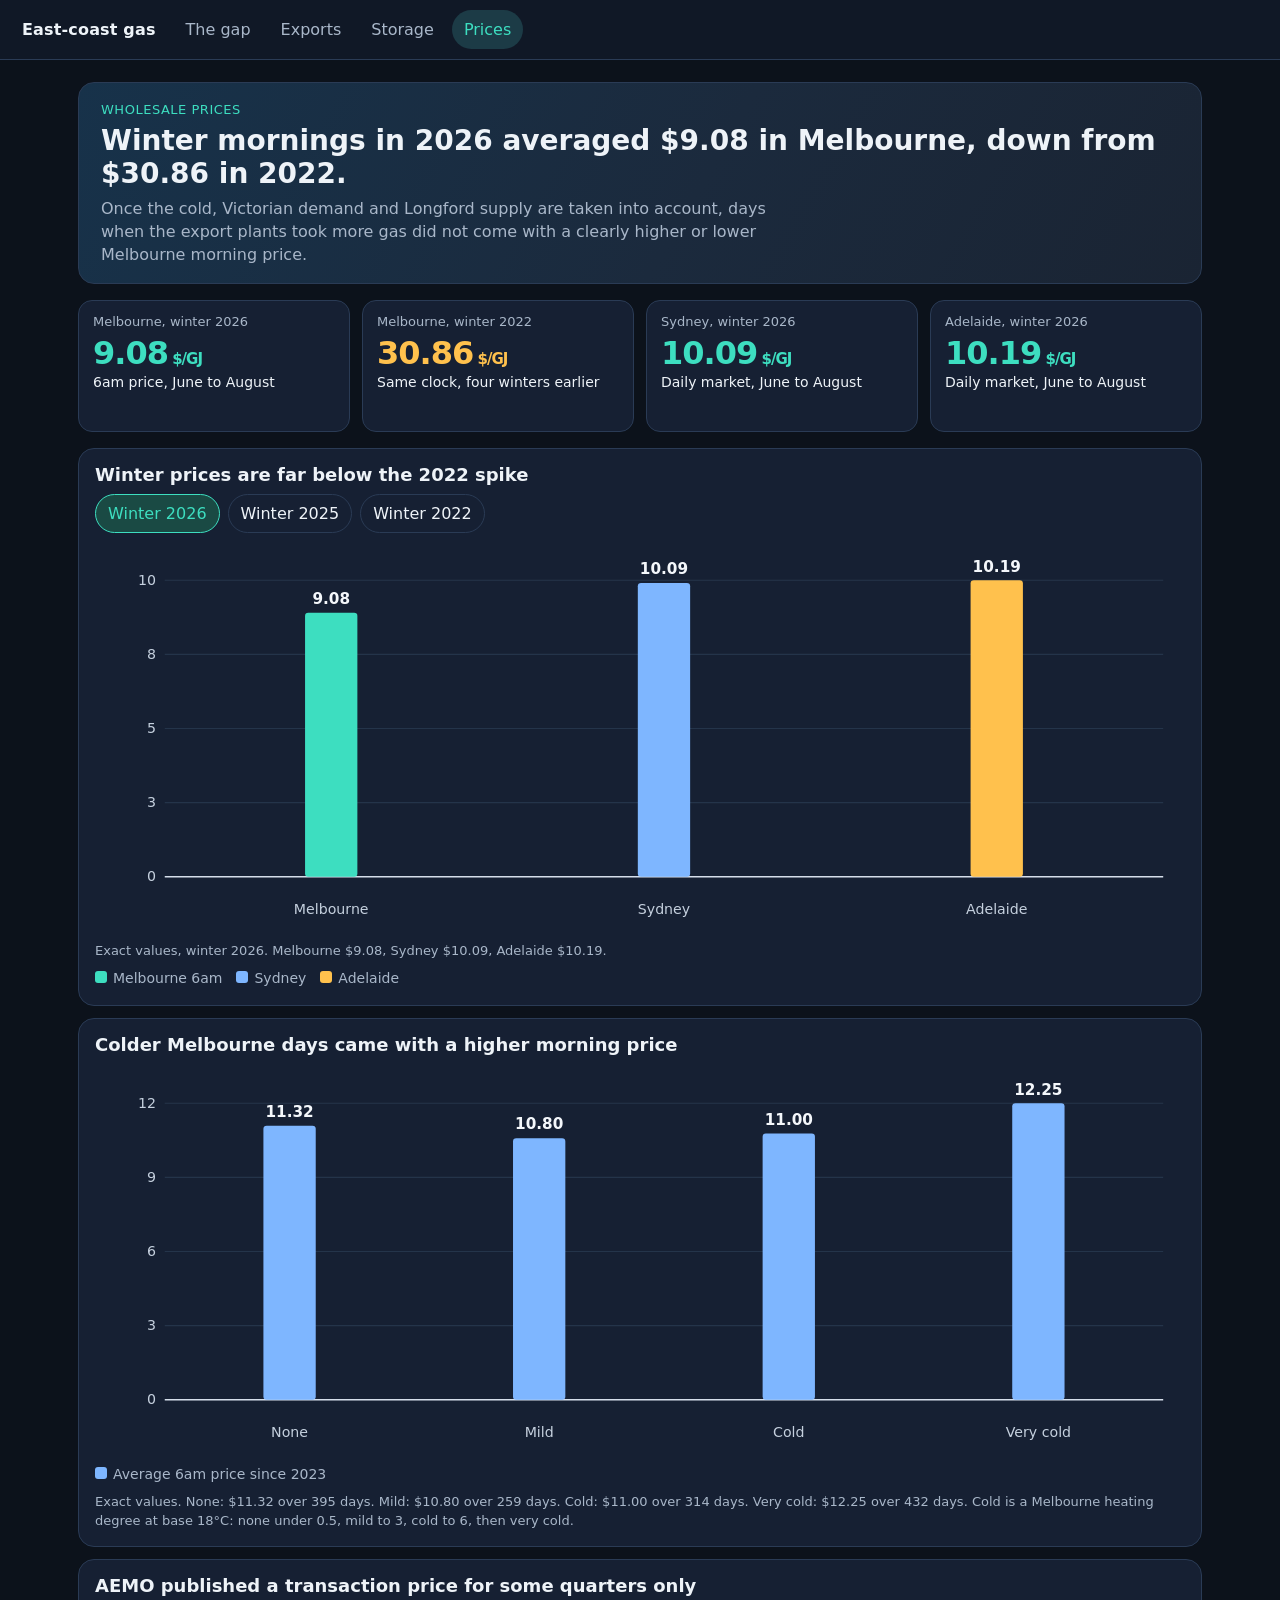
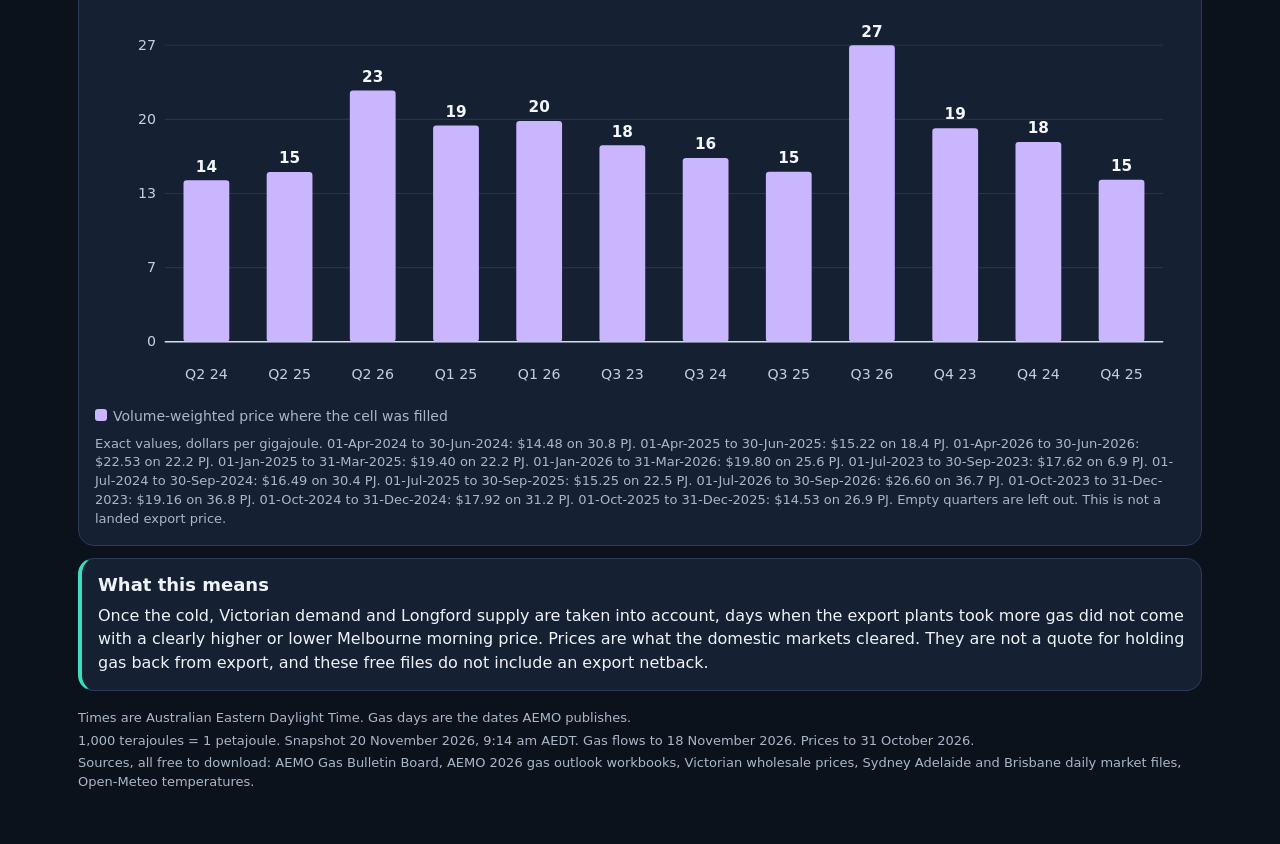
==== site/prices.html @ 5996f58b "Add the east-coast gas reservation briefing. Quantify Gladstone exports against AEMO's southern wint" ====
<!DOCTYPE html>
<html lang="en-AU">
<head>
  <meta charset="utf-8">
  <meta name="viewport" content="width=device-width, initial-scale=1">
  <title>Prices · East-coast gas</title>
  <link rel="stylesheet" href="style.css">
</head>
<body>
  <header class="bar">
    <div class="brand">East-coast gas</div>
    <nav class="tabs"><a href="index.html">The gap</a><a href="exports.html">Exports</a><a href="storage.html">Storage</a><a href="prices.html" aria-current="page">Prices</a></nav>
  </header>
  <main class="page">
    <section class="banner">
      <p class="kicker">Wholesale prices</p>
      <h1>Winter mornings in 2026 averaged $9.08 in Melbourne, down from $30.86 in 2022.</h1>
      <p class="sub">Once the cold, Victorian demand and Longford supply are taken into account, days when the export plants took more gas did not come with a clearly higher or lower Melbourne morning price.</p>
    </section>
    <section class="kpi-row"><article class="kpi tone-ok"><p class="k">Melbourne, winter 2026</p><p class="n">9.08<span>$/GJ</span></p><p class="take">6am price, June to August</p></article><article class="kpi tone-watch"><p class="k">Melbourne, winter 2022</p><p class="n">30.86<span>$/GJ</span></p><p class="take">Same clock, four winters earlier</p></article><article class="kpi tone-ok"><p class="k">Sydney, winter 2026</p><p class="n">10.09<span>$/GJ</span></p><p class="take">Daily market, June to August</p></article><article class="kpi tone-ok"><p class="k">Adelaide, winter 2026</p><p class="n">10.19<span>$/GJ</span></p><p class="take">Daily market, June to August</p></article></section>
    <section class="card" data-switch><h2>Winter prices are far below the 2022 spike</h2><div class="pills"><button type="button" class="pill is-on" data-pill="y2026">Winter 2026</button><button type="button" class="pill" data-pill="y2025">Winter 2025</button><button type="button" class="pill" data-pill="y2022">Winter 2022</button></div><div class="pane is-shown" data-pane="y2026"><svg class="chart" viewBox="0 0 1000 360" role="img" aria-label="Winter 2026">
<line x1="64" y1="308.0" x2="980" y2="308.0" class="grid"/>
<text class="axis" x="56" y="312.0" text-anchor="end">0</text>
<line x1="64" y1="240.0" x2="980" y2="240.0" class="grid"/>
<text class="axis" x="56" y="244.0" text-anchor="end">3</text>
<line x1="64" y1="172.0" x2="980" y2="172.0" class="grid"/>
<text class="axis" x="56" y="176.0" text-anchor="end">5</text>
<line x1="64" y1="104.0" x2="980" y2="104.0" class="grid"/>
<text class="axis" x="56" y="108.0" text-anchor="end">8</text>
<line x1="64" y1="36.0" x2="980" y2="36.0" class="grid"/>
<text class="axis" x="56" y="40.0" text-anchor="end">10</text>
<line x1="64" y1="308.0" x2="980" y2="308.0" class="zero"/>
<rect x="192.7" y="65.8" width="48.0" height="242.2" fill="#3ddec0" rx="3"/>
<text class="bar-label" x="216.7" y="57.8" text-anchor="middle">9.08</text>
<text class="axis" x="216.7" y="342" text-anchor="middle">Melbourne</text>
<rect x="498.0" y="38.6" width="48.0" height="269.4" fill="#7eb6ff" rx="3"/>
<text class="bar-label" x="522.0" y="30.6" text-anchor="middle">10.09</text>
<text class="axis" x="522.0" y="342" text-anchor="middle">Sydney</text>
<rect x="803.3" y="36.0" width="48.0" height="272.0" fill="#ffc14d" rx="3"/>
<text class="bar-label" x="827.3" y="28.0" text-anchor="middle">10.19</text>
<text class="axis" x="827.3" y="342" text-anchor="middle">Adelaide</text>
</svg><p class="exact">Exact values, winter 2026. Melbourne $9.08, Sydney $10.09, Adelaide $10.19.</p></div><div class="pane" data-pane="y2025"><svg class="chart" viewBox="0 0 1000 360" role="img" aria-label="Winter 2025">
<line x1="64" y1="308.0" x2="980" y2="308.0" class="grid"/>
<text class="axis" x="56" y="312.0" text-anchor="end">0</text>
<line x1="64" y1="240.0" x2="980" y2="240.0" class="grid"/>
<text class="axis" x="56" y="244.0" text-anchor="end">3</text>
<line x1="64" y1="172.0" x2="980" y2="172.0" class="grid"/>
<text class="axis" x="56" y="176.0" text-anchor="end">7</text>
<line x1="64" y1="104.0" x2="980" y2="104.0" class="grid"/>
<text class="axis" x="56" y="108.0" text-anchor="end">10</text>
<line x1="64" y1="36.0" x2="980" y2="36.0" class="grid"/>
<text class="axis" x="56" y="40.0" text-anchor="end">13</text>
<line x1="64" y1="308.0" x2="980" y2="308.0" class="zero"/>
<rect x="192.7" y="52.6" width="48.0" height="255.4" fill="#3ddec0" rx="3"/>
<text class="bar-label" x="216.7" y="44.6" text-anchor="middle">12.53</text>
<text class="axis" x="216.7" y="342" text-anchor="middle">Melbourne</text>
<rect x="498.0" y="38.8" width="48.0" height="269.2" fill="#7eb6ff" rx="3"/>
<text class="bar-label" x="522.0" y="30.8" text-anchor="middle">13.21</text>
<text class="axis" x="522.0" y="342" text-anchor="middle">Sydney</text>
<rect x="803.3" y="36.0" width="48.0" height="272.0" fill="#ffc14d" rx="3"/>
<text class="bar-label" x="827.3" y="28.0" text-anchor="middle">13.35</text>
<text class="axis" x="827.3" y="342" text-anchor="middle">Adelaide</text>
</svg><p class="exact">Exact values, winter 2025. Melbourne $12.53, Sydney $13.21, Adelaide $13.35.</p></div><div class="pane" data-pane="y2022"><svg class="chart" viewBox="0 0 1000 360" role="img" aria-label="Winter 2022">
<line x1="64" y1="308.0" x2="980" y2="308.0" class="grid"/>
<text class="axis" x="56" y="312.0" text-anchor="end">0</text>
<line x1="64" y1="240.0" x2="980" y2="240.0" class="grid"/>
<text class="axis" x="56" y="244.0" text-anchor="end">8</text>
<line x1="64" y1="172.0" x2="980" y2="172.0" class="grid"/>
<text class="axis" x="56" y="176.0" text-anchor="end">17</text>
<line x1="64" y1="104.0" x2="980" y2="104.0" class="grid"/>
<text class="axis" x="56" y="108.0" text-anchor="end">25</text>
<line x1="64" y1="36.0" x2="980" y2="36.0" class="grid"/>
<text class="axis" x="56" y="40.0" text-anchor="end">34</text>
<line x1="64" y1="308.0" x2="980" y2="308.0" class="zero"/>
<rect x="192.7" y="59.2" width="48.0" height="248.8" fill="#3ddec0" rx="3"/>
<text class="bar-label" x="216.7" y="51.2" text-anchor="middle">30.86</text>
<text class="axis" x="216.7" y="342" text-anchor="middle">Melbourne</text>
<rect x="498.0" y="37.2" width="48.0" height="270.8" fill="#7eb6ff" rx="3"/>
<text class="bar-label" x="522.0" y="29.2" text-anchor="middle">33.59</text>
<text class="axis" x="522.0" y="342" text-anchor="middle">Sydney</text>
<rect x="803.3" y="36.0" width="48.0" height="272.0" fill="#ffc14d" rx="3"/>
<text class="bar-label" x="827.3" y="28.0" text-anchor="middle">33.74</text>
<text class="axis" x="827.3" y="342" text-anchor="middle">Adelaide</text>
</svg><p class="exact">Exact values, winter 2022. Melbourne $30.86, Sydney $33.59, Adelaide $33.74.</p></div><div class="legend"><span><i class="swatch" style="background:#3ddec0"></i>Melbourne 6am</span><span><i class="swatch" style="background:#7eb6ff"></i>Sydney</span><span><i class="swatch" style="background:#ffc14d"></i>Adelaide</span></div></section>
    <section class="card"><h2>Colder Melbourne days came with a higher morning price</h2><svg class="chart" viewBox="0 0 1000 360" role="img" aria-label="Price and cold">
<line x1="64" y1="308.0" x2="980" y2="308.0" class="grid"/>
<text class="axis" x="56" y="312.0" text-anchor="end">0</text>
<line x1="64" y1="240.0" x2="980" y2="240.0" class="grid"/>
<text class="axis" x="56" y="244.0" text-anchor="end">3</text>
<line x1="64" y1="172.0" x2="980" y2="172.0" class="grid"/>
<text class="axis" x="56" y="176.0" text-anchor="end">6</text>
<line x1="64" y1="104.0" x2="980" y2="104.0" class="grid"/>
<text class="axis" x="56" y="108.0" text-anchor="end">9</text>
<line x1="64" y1="36.0" x2="980" y2="36.0" class="grid"/>
<text class="axis" x="56" y="40.0" text-anchor="end">12</text>
<line x1="64" y1="308.0" x2="980" y2="308.0" class="zero"/>
<rect x="154.5" y="56.6" width="48.0" height="251.4" fill="#7eb6ff" rx="3"/>
<text class="bar-label" x="178.5" y="48.6" text-anchor="middle">11.32</text>
<text class="axis" x="178.5" y="342" text-anchor="middle">None</text>
<rect x="383.5" y="68.1" width="48.0" height="239.9" fill="#7eb6ff" rx="3"/>
<text class="bar-label" x="407.5" y="60.1" text-anchor="middle">10.80</text>
<text class="axis" x="407.5" y="342" text-anchor="middle">Mild</text>
<rect x="612.5" y="63.8" width="48.0" height="244.2" fill="#7eb6ff" rx="3"/>
<text class="bar-label" x="636.5" y="55.8" text-anchor="middle">11.00</text>
<text class="axis" x="636.5" y="342" text-anchor="middle">Cold</text>
<rect x="841.5" y="36.0" width="48.0" height="272.0" fill="#7eb6ff" rx="3"/>
<text class="bar-label" x="865.5" y="28.0" text-anchor="middle">12.25</text>
<text class="axis" x="865.5" y="342" text-anchor="middle">Very cold</text>
</svg><div class="legend"><span><i class="swatch" style="background:#7eb6ff"></i>Average 6am price since 2023</span></div><p class="exact">Exact values. None: $11.32 over 395 days. Mild: $10.80 over 259 days. Cold: $11.00 over 314 days. Very cold: $12.25 over 432 days. Cold is a Melbourne heating degree at base 18°C: none under 0.5, mild to 3, cold to 6, then very cold.</p></section><section class="card"><h2>AEMO published a transaction price for some quarters only</h2><svg class="chart" viewBox="0 0 1000 360" role="img" aria-label="Published transaction prices">
<line x1="64" y1="308.0" x2="980" y2="308.0" class="grid"/>
<text class="axis" x="56" y="312.0" text-anchor="end">0</text>
<line x1="64" y1="240.0" x2="980" y2="240.0" class="grid"/>
<text class="axis" x="56" y="244.0" text-anchor="end">7</text>
<line x1="64" y1="172.0" x2="980" y2="172.0" class="grid"/>
<text class="axis" x="56" y="176.0" text-anchor="end">13</text>
<line x1="64" y1="104.0" x2="980" y2="104.0" class="grid"/>
<text class="axis" x="56" y="108.0" text-anchor="end">20</text>
<line x1="64" y1="36.0" x2="980" y2="36.0" class="grid"/>
<text class="axis" x="56" y="40.0" text-anchor="end">27</text>
<line x1="64" y1="308.0" x2="980" y2="308.0" class="zero"/>
<rect x="81.2" y="159.9" width="42.0" height="148.1" fill="#c9b6ff" rx="3"/>
<text class="bar-label" x="102.2" y="151.9" text-anchor="middle">14</text>
<text class="axis" x="102.2" y="342" text-anchor="middle">Q2 24</text>
<rect x="157.5" y="152.4" width="42.0" height="155.6" fill="#c9b6ff" rx="3"/>
<text class="bar-label" x="178.5" y="144.4" text-anchor="middle">15</text>
<text class="axis" x="178.5" y="342" text-anchor="middle">Q2 25</text>
<rect x="233.8" y="77.6" width="42.0" height="230.4" fill="#c9b6ff" rx="3"/>
<text class="bar-label" x="254.8" y="69.6" text-anchor="middle">23</text>
<text class="axis" x="254.8" y="342" text-anchor="middle">Q2 26</text>
<rect x="310.2" y="109.6" width="42.0" height="198.4" fill="#c9b6ff" rx="3"/>
<text class="bar-label" x="331.2" y="101.6" text-anchor="middle">19</text>
<text class="axis" x="331.2" y="342" text-anchor="middle">Q1 25</text>
<rect x="386.5" y="105.5" width="42.0" height="202.5" fill="#c9b6ff" rx="3"/>
<text class="bar-label" x="407.5" y="97.5" text-anchor="middle">20</text>
<text class="axis" x="407.5" y="342" text-anchor="middle">Q1 26</text>
<rect x="462.8" y="127.8" width="42.0" height="180.2" fill="#c9b6ff" rx="3"/>
<text class="bar-label" x="483.8" y="119.8" text-anchor="middle">18</text>
<text class="axis" x="483.8" y="342" text-anchor="middle">Q3 23</text>
<rect x="539.2" y="139.4" width="42.0" height="168.6" fill="#c9b6ff" rx="3"/>
<text class="bar-label" x="560.2" y="131.4" text-anchor="middle">16</text>
<text class="axis" x="560.2" y="342" text-anchor="middle">Q3 24</text>
<rect x="615.5" y="152.1" width="42.0" height="155.9" fill="#c9b6ff" rx="3"/>
<text class="bar-label" x="636.5" y="144.1" text-anchor="middle">15</text>
<text class="axis" x="636.5" y="342" text-anchor="middle">Q3 25</text>
<rect x="691.8" y="36.0" width="42.0" height="272.0" fill="#c9b6ff" rx="3"/>
<text class="bar-label" x="712.8" y="28.0" text-anchor="middle">27</text>
<text class="axis" x="712.8" y="342" text-anchor="middle">Q3 26</text>
<rect x="768.2" y="112.1" width="42.0" height="195.9" fill="#c9b6ff" rx="3"/>
<text class="bar-label" x="789.2" y="104.1" text-anchor="middle">19</text>
<text class="axis" x="789.2" y="342" text-anchor="middle">Q4 23</text>
<rect x="844.5" y="124.8" width="42.0" height="183.2" fill="#c9b6ff" rx="3"/>
<text class="bar-label" x="865.5" y="116.8" text-anchor="middle">18</text>
<text class="axis" x="865.5" y="342" text-anchor="middle">Q4 24</text>
<rect x="920.8" y="159.4" width="42.0" height="148.6" fill="#c9b6ff" rx="3"/>
<text class="bar-label" x="941.8" y="151.4" text-anchor="middle">15</text>
<text class="axis" x="941.8" y="342" text-anchor="middle">Q4 25</text>
</svg><div class="legend"><span><i class="swatch" style="background:#c9b6ff"></i>Volume-weighted price where the cell was filled</span></div><p class="exact">Exact values, dollars per gigajoule. 01-Apr-2024 to 30-Jun-2024: $14.48 on 30.8 PJ. 01-Apr-2025 to 30-Jun-2025: $15.22 on 18.4 PJ. 01-Apr-2026 to 30-Jun-2026: $22.53 on 22.2 PJ. 01-Jan-2025 to 31-Mar-2025: $19.40 on 22.2 PJ. 01-Jan-2026 to 31-Mar-2026: $19.80 on 25.6 PJ. 01-Jul-2023 to 30-Sep-2023: $17.62 on 6.9 PJ. 01-Jul-2024 to 30-Sep-2024: $16.49 on 30.4 PJ. 01-Jul-2025 to 30-Sep-2025: $15.25 on 22.5 PJ. 01-Jul-2026 to 30-Sep-2026: $26.60 on 36.7 PJ. 01-Oct-2023 to 31-Dec-2023: $19.16 on 36.8 PJ. 01-Oct-2024 to 31-Dec-2024: $17.92 on 31.2 PJ. 01-Oct-2025 to 31-Dec-2025: $14.53 on 26.9 PJ. Empty quarters are left out. This is not a landed export price.</p></section>
    <section class="card means"><h2>What this means</h2><p>Once the cold, Victorian demand and Longford supply are taken into account, days when the export plants took more gas did not come with a clearly higher or lower Melbourne morning price. Prices are what the domestic markets cleared. They are not a quote for holding gas back from export, and these free files do not include an export netback.</p></section>
    <footer>
      <p>Times are Australian Eastern Daylight Time. Gas days are the dates AEMO publishes.</p>
      <p>1,000 terajoules = 1 petajoule. Snapshot 20 November 2026, 9:14 am AEDT. Gas flows to 18 November 2026. Prices to 31 October 2026.</p>
      <p>Sources, all free to download: AEMO Gas Bulletin Board, AEMO 2026 gas outlook workbooks, Victorian wholesale prices, Sydney Adelaide and Brisbane daily market files, Open-Meteo temperatures.</p>
    </footer>
  </main>
  <script src="site.js"></script>
</body>
</html>
---- site/style.css ----
:root {
  color-scheme: dark;
  --bg: #0c121b;
  --bar: #101826;
  --card: #162033;
  --line: #2a3b55;
  --text: #eef3f8;
  --muted: #a9b7c9;
  --teal: #3ddec0;
  --amber: #ffc14d;
  --coral: #ff6b81;
  --blue: #7eb6ff;
  --violet: #c9b6ff;
}
* { box-sizing: border-box; }
html, body { margin: 0; padding: 0; background: var(--bg); color: var(--text); }
body {
  font-family: "Segoe UI", system-ui, sans-serif;
  font-size: 16px;
  line-height: 1.45;
}
a { color: inherit; text-decoration: none; }
.bar {
  position: sticky; top: 0; z-index: 2;
  display: flex; align-items: center; gap: 18px;
  height: 60px; padding: 0 22px;
  background: var(--bar); border-bottom: 1px solid var(--line);
}
.brand { font-weight: 700; letter-spacing: 0.01em; white-space: nowrap; }
.tabs { display: flex; gap: 6px; overflow-x: auto; }
.tabs a {
  white-space: nowrap; padding: 8px 12px; border-radius: 999px; color: var(--muted);
}
.tabs a[aria-current="page"] { background: #1c3b46; color: var(--teal); }
.page { max-width: 1180px; margin: 0 auto; padding: 22px 28px 48px; }
.banner {
  background: linear-gradient(120deg, #17324a, #1b2a3d 55%, #1a2433);
  border: 1px solid var(--line); border-radius: 16px; padding: 18px 22px 16px;
  margin-bottom: 16px;
}
.kicker { margin: 0; color: var(--teal); font-size: 13px; letter-spacing: 0.04em; text-transform: uppercase; }
h1 { margin: 4px 0 6px; font-size: 28px; line-height: 1.2; font-weight: 700; }
.sub { margin: 0; color: var(--muted); max-width: 70ch; }
.kpi-row {
  display: grid; grid-template-columns: repeat(4, minmax(0, 1fr));
  gap: 12px; margin: 16px 0;
}
.kpi {
  background: var(--card); border: 1px solid var(--line); border-radius: 14px;
  padding: 12px 14px 14px; min-height: 132px;
}
.kpi .k { margin: 0; color: var(--muted); font-size: 13px; }
.kpi .n { margin: 6px 0 4px; font-size: 32px; font-weight: 750; letter-spacing: -0.03em; line-height: 1; white-space: nowrap; }
.kpi .n span { font-size: 15px; font-weight: 600; margin-left: 4px; }
.kpi .take { margin: 0; font-size: 14px; line-height: 1.35; }
.tone-ok .n { color: var(--teal); }
.tone-watch .n { color: var(--amber); }
.tone-tight .n { color: var(--coral); }
.card {
  background: var(--card); border: 1px solid var(--line); border-radius: 16px;
  padding: 14px 16px 16px; margin: 12px 0;
}
.card h2 { margin: 0 0 8px; font-size: 18px; line-height: 1.3; }
.pills { display: flex; flex-wrap: wrap; gap: 8px; margin-bottom: 8px; }
.pill {
  border: 1px solid var(--line); background: transparent; color: var(--text);
  border-radius: 999px; padding: 7px 12px; font: inherit; cursor: pointer;
}
.pill.is-on { background: #1a4a44; border-color: var(--teal); color: var(--teal); }
.pane { display: none; }
.pane.is-shown { display: block; }
.chart { width: 100%; height: auto; display: block; }
.chart .grid { stroke: #24344a; stroke-width: 1; }
.chart .zero { stroke: #d5deea; stroke-width: 1.5; }
.chart .axis { fill: #c5d0de; font-size: 13px; }
.chart .bar-label { fill: #f4f7fb; font-size: 14px; font-weight: 650; }
.legend { display: flex; flex-wrap: wrap; gap: 14px; margin-top: 8px; color: var(--muted); font-size: 14px; }
.swatch { display: inline-block; width: 12px; height: 12px; border-radius: 3px; margin-right: 6px; }
.exact { color: var(--muted); font-size: 13px; margin: 8px 0 0; }
.means { border-left: 4px solid var(--teal); }
.means p { margin: 0; }
footer { color: var(--muted); font-size: 13px; margin-top: 18px; }
footer p { margin: 4px 0; }
@media (max-width: 720px) {
  .page { padding: 16px 16px 32px; }
  h1 { font-size: 24px; }
  .kpi-row { grid-template-columns: 1fr; }
  .kpi { min-height: 0; }
}
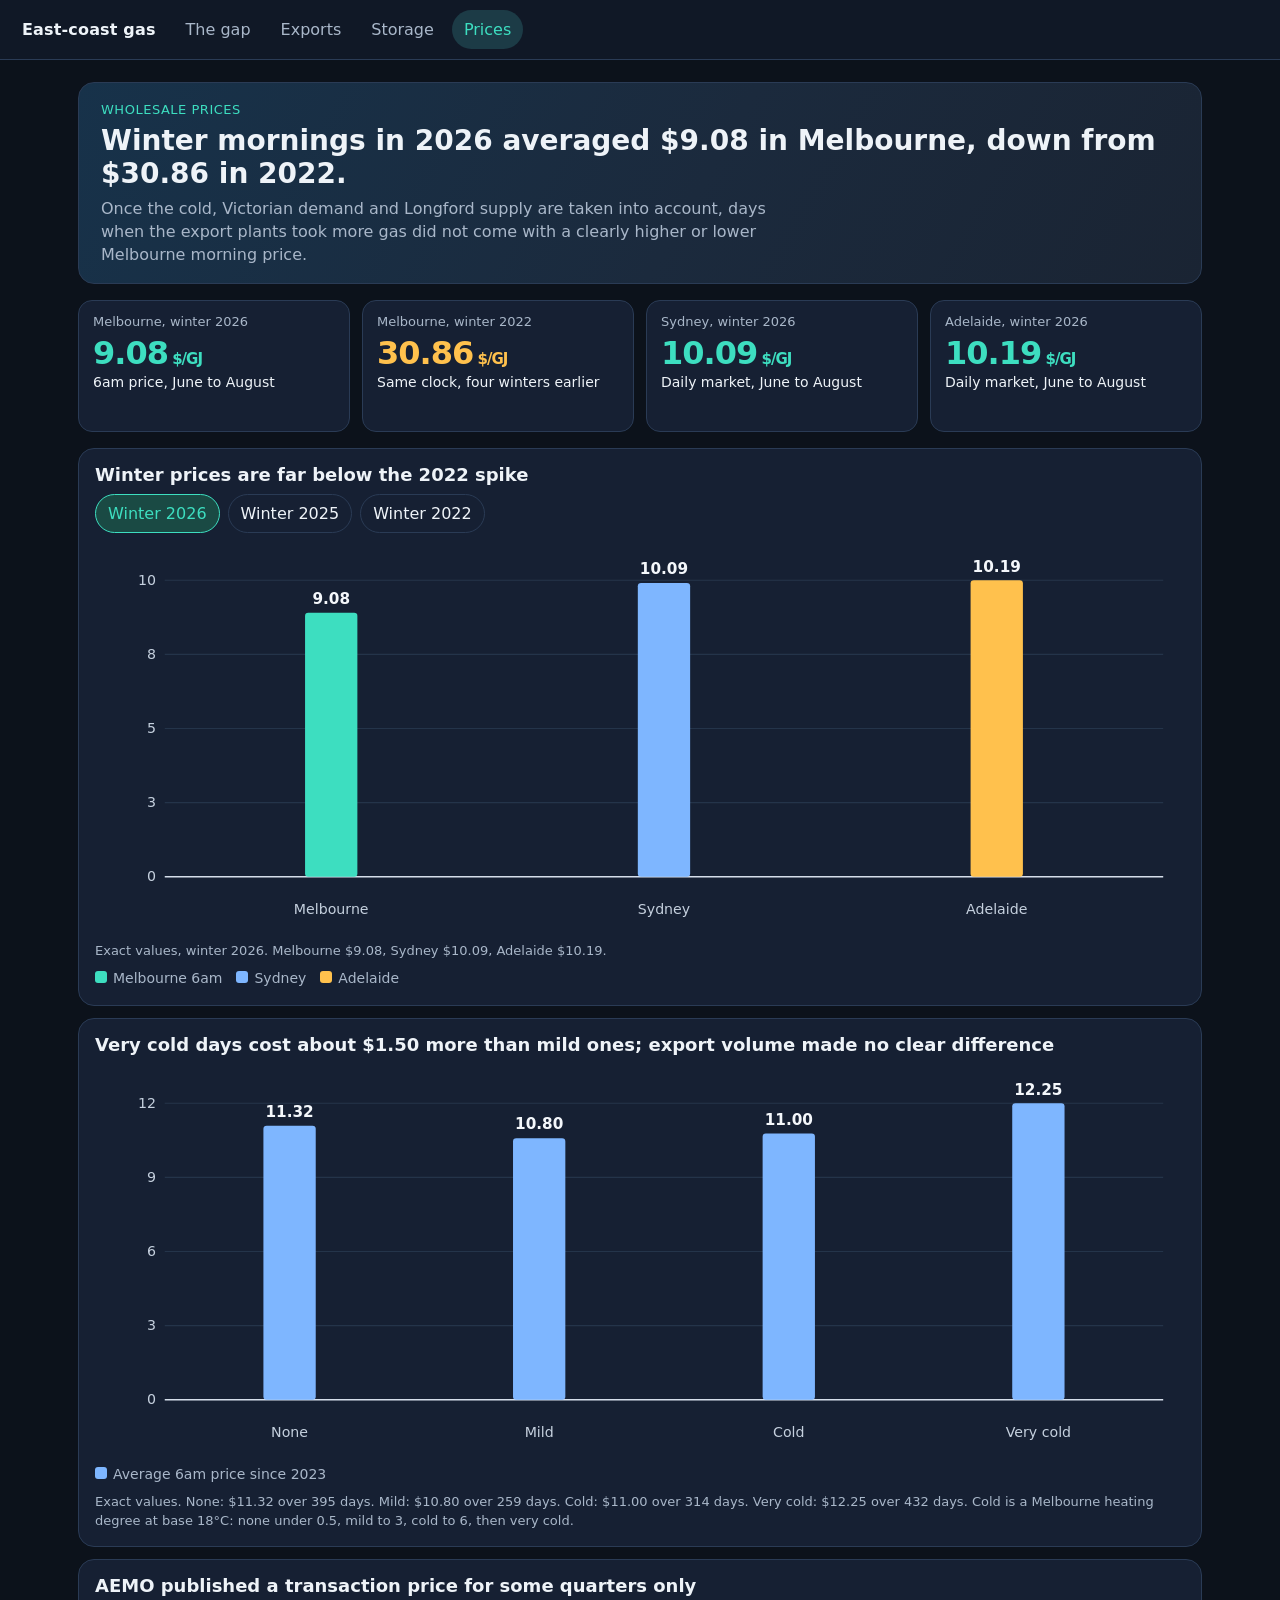
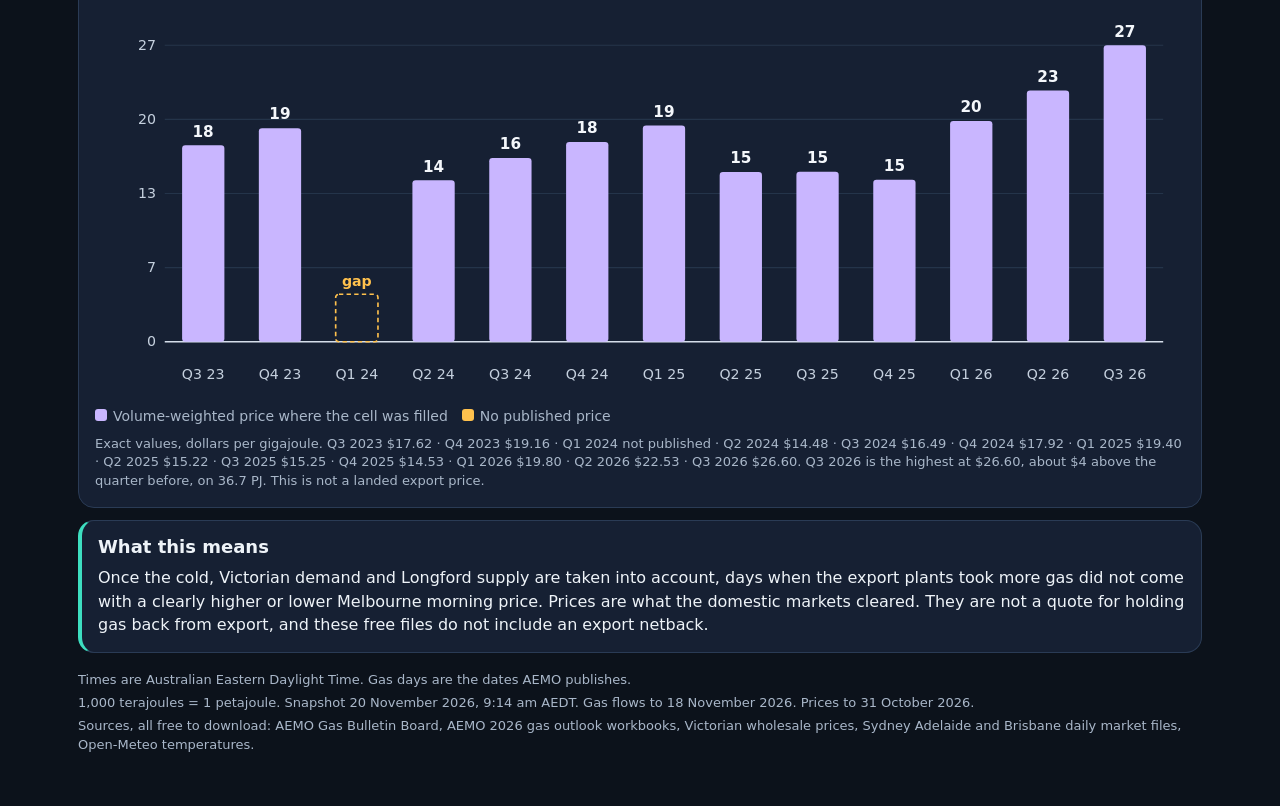
==== commit 9844aad7: "Polish price and storage charts on the briefing pages. Sort published transaction prices by quarter," ====
--- a/site/prices.html
+++ b/site/prices.html
@@ -82,7 +82,7 @@
 <text class="bar-label" x="827.3" y="28.0" text-anchor="middle">33.74</text>
 <text class="axis" x="827.3" y="342" text-anchor="middle">Adelaide</text>
 </svg><p class="exact">Exact values, winter 2022. Melbourne $30.86, Sydney $33.59, Adelaide $33.74.</p></div><div class="legend"><span><i class="swatch" style="background:#3ddec0"></i>Melbourne 6am</span><span><i class="swatch" style="background:#7eb6ff"></i>Sydney</span><span><i class="swatch" style="background:#ffc14d"></i>Adelaide</span></div></section>
-    <section class="card"><h2>Colder Melbourne days came with a higher morning price</h2><svg class="chart" viewBox="0 0 1000 360" role="img" aria-label="Price and cold">
+    <section class="card"><h2>Very cold days cost about $1.50 more than mild ones; export volume made no clear difference</h2><svg class="chart" viewBox="0 0 1000 360" role="img" aria-label="Price and cold">
 <line x1="64" y1="308.0" x2="980" y2="308.0" class="grid"/>
 <text class="axis" x="56" y="312.0" text-anchor="end">0</text>
 <line x1="64" y1="240.0" x2="980" y2="240.0" class="grid"/>
@@ -118,43 +118,46 @@
 <line x1="64" y1="36.0" x2="980" y2="36.0" class="grid"/>
 <text class="axis" x="56" y="40.0" text-anchor="end">27</text>
 <line x1="64" y1="308.0" x2="980" y2="308.0" class="zero"/>
-<rect x="81.2" y="159.9" width="42.0" height="148.1" fill="#c9b6ff" rx="3"/>
-<text class="bar-label" x="102.2" y="151.9" text-anchor="middle">14</text>
-<text class="axis" x="102.2" y="342" text-anchor="middle">Q2 24</text>
-<rect x="157.5" y="152.4" width="42.0" height="155.6" fill="#c9b6ff" rx="3"/>
-<text class="bar-label" x="178.5" y="144.4" text-anchor="middle">15</text>
-<text class="axis" x="178.5" y="342" text-anchor="middle">Q2 25</text>
-<rect x="233.8" y="77.6" width="42.0" height="230.4" fill="#c9b6ff" rx="3"/>
-<text class="bar-label" x="254.8" y="69.6" text-anchor="middle">23</text>
-<text class="axis" x="254.8" y="342" text-anchor="middle">Q2 26</text>
-<rect x="310.2" y="109.6" width="42.0" height="198.4" fill="#c9b6ff" rx="3"/>
-<text class="bar-label" x="331.2" y="101.6" text-anchor="middle">19</text>
-<text class="axis" x="331.2" y="342" text-anchor="middle">Q1 25</text>
-<rect x="386.5" y="105.5" width="42.0" height="202.5" fill="#c9b6ff" rx="3"/>
-<text class="bar-label" x="407.5" y="97.5" text-anchor="middle">20</text>
-<text class="axis" x="407.5" y="342" text-anchor="middle">Q1 26</text>
-<rect x="462.8" y="127.8" width="42.0" height="180.2" fill="#c9b6ff" rx="3"/>
-<text class="bar-label" x="483.8" y="119.8" text-anchor="middle">18</text>
-<text class="axis" x="483.8" y="342" text-anchor="middle">Q3 23</text>
-<rect x="539.2" y="139.4" width="42.0" height="168.6" fill="#c9b6ff" rx="3"/>
-<text class="bar-label" x="560.2" y="131.4" text-anchor="middle">16</text>
-<text class="axis" x="560.2" y="342" text-anchor="middle">Q3 24</text>
-<rect x="615.5" y="152.1" width="42.0" height="155.9" fill="#c9b6ff" rx="3"/>
-<text class="bar-label" x="636.5" y="144.1" text-anchor="middle">15</text>
-<text class="axis" x="636.5" y="342" text-anchor="middle">Q3 25</text>
-<rect x="691.8" y="36.0" width="42.0" height="272.0" fill="#c9b6ff" rx="3"/>
-<text class="bar-label" x="712.8" y="28.0" text-anchor="middle">27</text>
-<text class="axis" x="712.8" y="342" text-anchor="middle">Q3 26</text>
-<rect x="768.2" y="112.1" width="42.0" height="195.9" fill="#c9b6ff" rx="3"/>
-<text class="bar-label" x="789.2" y="104.1" text-anchor="middle">19</text>
-<text class="axis" x="789.2" y="342" text-anchor="middle">Q4 23</text>
-<rect x="844.5" y="124.8" width="42.0" height="183.2" fill="#c9b6ff" rx="3"/>
-<text class="bar-label" x="865.5" y="116.8" text-anchor="middle">18</text>
-<text class="axis" x="865.5" y="342" text-anchor="middle">Q4 24</text>
-<rect x="920.8" y="159.4" width="42.0" height="148.6" fill="#c9b6ff" rx="3"/>
-<text class="bar-label" x="941.8" y="151.4" text-anchor="middle">15</text>
-<text class="axis" x="941.8" y="342" text-anchor="middle">Q4 25</text>
-</svg><div class="legend"><span><i class="swatch" style="background:#c9b6ff"></i>Volume-weighted price where the cell was filled</span></div><p class="exact">Exact values, dollars per gigajoule. 01-Apr-2024 to 30-Jun-2024: $14.48 on 30.8 PJ. 01-Apr-2025 to 30-Jun-2025: $15.22 on 18.4 PJ. 01-Apr-2026 to 30-Jun-2026: $22.53 on 22.2 PJ. 01-Jan-2025 to 31-Mar-2025: $19.40 on 22.2 PJ. 01-Jan-2026 to 31-Mar-2026: $19.80 on 25.6 PJ. 01-Jul-2023 to 30-Sep-2023: $17.62 on 6.9 PJ. 01-Jul-2024 to 30-Sep-2024: $16.49 on 30.4 PJ. 01-Jul-2025 to 30-Sep-2025: $15.25 on 22.5 PJ. 01-Jul-2026 to 30-Sep-2026: $26.60 on 36.7 PJ. 01-Oct-2023 to 31-Dec-2023: $19.16 on 36.8 PJ. 01-Oct-2024 to 31-Dec-2024: $17.92 on 31.2 PJ. 01-Oct-2025 to 31-Dec-2025: $14.53 on 26.9 PJ. Empty quarters are left out. This is not a landed export price.</p></section>
+<rect x="79.9" y="127.8" width="38.8" height="180.2" fill="#c9b6ff" rx="3"/>
+<text class="bar-label" x="99.2" y="119.8" text-anchor="middle">18</text>
+<text class="axis" x="99.2" y="342" text-anchor="middle">Q3 23</text>
+<rect x="150.3" y="112.1" width="38.8" height="195.9" fill="#c9b6ff" rx="3"/>
+<text class="bar-label" x="169.7" y="104.1" text-anchor="middle">19</text>
+<text class="axis" x="169.7" y="342" text-anchor="middle">Q4 23</text>
+<rect class="gap" x="220.8" y="264.5" width="38.8" height="43.5" fill="none" stroke="#ffc14d" stroke-width="1.5" stroke-dasharray="4 3" rx="3"/>
+<text class="gap-label" x="240.2" y="256.5" text-anchor="middle">gap</text>
+<text class="axis" x="240.2" y="342" text-anchor="middle">Q1 24</text>
+<rect x="291.2" y="159.9" width="38.8" height="148.1" fill="#c9b6ff" rx="3"/>
+<text class="bar-label" x="310.6" y="151.9" text-anchor="middle">14</text>
+<text class="axis" x="310.6" y="342" text-anchor="middle">Q2 24</text>
+<rect x="361.7" y="139.4" width="38.8" height="168.6" fill="#c9b6ff" rx="3"/>
+<text class="bar-label" x="381.1" y="131.4" text-anchor="middle">16</text>
+<text class="axis" x="381.1" y="342" text-anchor="middle">Q3 24</text>
+<rect x="432.2" y="124.8" width="38.8" height="183.2" fill="#c9b6ff" rx="3"/>
+<text class="bar-label" x="451.5" y="116.8" text-anchor="middle">18</text>
+<text class="axis" x="451.5" y="342" text-anchor="middle">Q4 24</text>
+<rect x="502.6" y="109.6" width="38.8" height="198.4" fill="#c9b6ff" rx="3"/>
+<text class="bar-label" x="522.0" y="101.6" text-anchor="middle">19</text>
+<text class="axis" x="522.0" y="342" text-anchor="middle">Q1 25</text>
+<rect x="573.1" y="152.4" width="38.8" height="155.6" fill="#c9b6ff" rx="3"/>
+<text class="bar-label" x="592.5" y="144.4" text-anchor="middle">15</text>
+<text class="axis" x="592.5" y="342" text-anchor="middle">Q2 25</text>
+<rect x="643.5" y="152.1" width="38.8" height="155.9" fill="#c9b6ff" rx="3"/>
+<text class="bar-label" x="662.9" y="144.1" text-anchor="middle">15</text>
+<text class="axis" x="662.9" y="342" text-anchor="middle">Q3 25</text>
+<rect x="714.0" y="159.4" width="38.8" height="148.6" fill="#c9b6ff" rx="3"/>
+<text class="bar-label" x="733.4" y="151.4" text-anchor="middle">15</text>
+<text class="axis" x="733.4" y="342" text-anchor="middle">Q4 25</text>
+<rect x="784.5" y="105.5" width="38.8" height="202.5" fill="#c9b6ff" rx="3"/>
+<text class="bar-label" x="803.8" y="97.5" text-anchor="middle">20</text>
+<text class="axis" x="803.8" y="342" text-anchor="middle">Q1 26</text>
+<rect x="854.9" y="77.6" width="38.8" height="230.4" fill="#c9b6ff" rx="3"/>
+<text class="bar-label" x="874.3" y="69.6" text-anchor="middle">23</text>
+<text class="axis" x="874.3" y="342" text-anchor="middle">Q2 26</text>
+<rect x="925.4" y="36.0" width="38.8" height="272.0" fill="#c9b6ff" rx="3"/>
+<text class="bar-label" x="944.8" y="28.0" text-anchor="middle">27</text>
+<text class="axis" x="944.8" y="342" text-anchor="middle">Q3 26</text>
+</svg><div class="legend"><span><i class="swatch" style="background:#c9b6ff"></i>Volume-weighted price where the cell was filled</span><span><i class="swatch" style="background:#ffc14d"></i>No published price</span></div><p class="exact">Exact values, dollars per gigajoule. Q3 2023 $17.62 · Q4 2023 $19.16 · Q1 2024 not published · Q2 2024 $14.48 · Q3 2024 $16.49 · Q4 2024 $17.92 · Q1 2025 $19.40 · Q2 2025 $15.22 · Q3 2025 $15.25 · Q4 2025 $14.53 · Q1 2026 $19.80 · Q2 2026 $22.53 · Q3 2026 $26.60. Q3 2026 is the highest at $26.60, about $4 above the quarter before, on 36.7 PJ. This is not a landed export price.</p></section>
     <section class="card means"><h2>What this means</h2><p>Once the cold, Victorian demand and Longford supply are taken into account, days when the export plants took more gas did not come with a clearly higher or lower Melbourne morning price. Prices are what the domestic markets cleared. They are not a quote for holding gas back from export, and these free files do not include an export netback.</p></section>
     <footer>
       <p>Times are Australian Eastern Daylight Time. Gas days are the dates AEMO publishes.</p>
--- a/site/style.css
+++ b/site/style.css
@@ -75,6 +75,8 @@
 .chart .zero { stroke: #d5deea; stroke-width: 1.5; }
 .chart .axis { fill: #c5d0de; font-size: 13px; }
 .chart .bar-label { fill: #f4f7fb; font-size: 14px; font-weight: 650; }
+.chart .gap { fill: none; stroke: var(--amber); stroke-width: 1.5; }
+.chart .gap-label { fill: var(--amber); font-size: 13px; font-weight: 650; }
 .legend { display: flex; flex-wrap: wrap; gap: 14px; margin-top: 8px; color: var(--muted); font-size: 14px; }
 .swatch { display: inline-block; width: 12px; height: 12px; border-radius: 3px; margin-right: 6px; }
 .exact { color: var(--muted); font-size: 13px; margin: 8px 0 0; }
